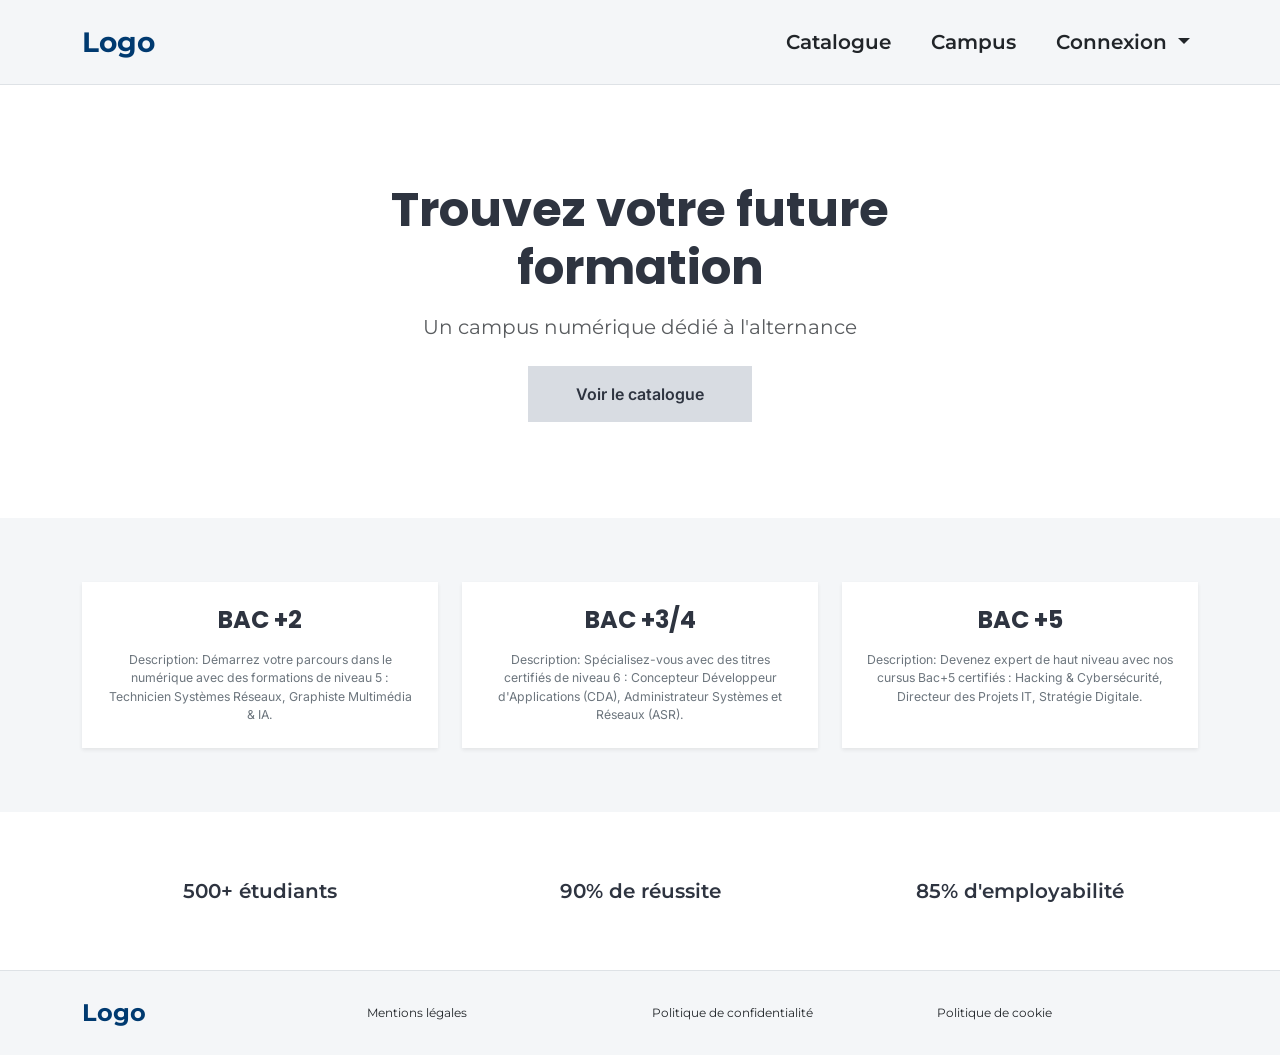
==== index.html @ ce268c03 "Intégration statique des wireframes en HTML5, CSS et JS avec Bootstrap 5" ====
<!DOCTYPE html>
<html lang="fr">
<head>
  <meta charset="UTF-8">
  <meta name="viewport" content="width=device-width, initial-scale=1.0">
  <title>Expernet Campus - Accueil</title>
  <!-- Bootstrap 5 CSS -->
  <link href="https://cdn.jsdelivr.net/npm/bootstrap@5.3.3/dist/css/bootstrap.min.css" rel="stylesheet">
  <!-- Style personnalisé charte -->
  <link rel="stylesheet" href="css/style.css">
</head>
<body class="d-flex flex-column min-vh-100">

  <!-- En-tête / Navigation -->
  <header class="bg-brand-gray border-bottom">
    <nav class="navbar navbar-expand-lg py-3">
      <div class="container">
        <a class="navbar-brand fw-bold fs-3 font-montserrat text-brand-navy" href="index.html">Logo</a>
        
        <button class="navbar-toggler" type="button" data-bs-toggle="collapse" data-bs-target="#mainNavbar" aria-controls="mainNavbar" aria-expanded="false" aria-label="Menu">
          <span class="navbar-toggler-icon"></span>
        </button>

        <div class="collapse navbar-collapse justify-content-end" id="mainNavbar">
          <ul class="navbar-nav align-items-lg-center gap-lg-4 fs-5 font-montserrat">
            <li class="nav-item">
              <a class="nav-link text-dark fw-semibold" href="catalogue.html">Catalogue</a>
            </li>
            <li class="nav-item">
              <a class="nav-link text-dark fw-semibold" href="#campus">Campus</a>
            </li>
            <li class="nav-item dropdown">
              <a class="nav-link dropdown-toggle text-dark fw-semibold" href="#" role="button" data-bs-toggle="dropdown" aria-expanded="false">
                Connexion
              </a>
              <ul class="dropdown-menu dropdown-menu-end shadow-sm border-0">
                <li><a class="dropdown-item py-2" href="dashboard-etudiant.html">Espace Étudiant</a></li>
                <li><a class="dropdown-item py-2" href="dashboard-formateur.html">Espace Formateur</a></li>
              </ul>
            </li>
          </ul>
        </div>
      </div>
    </nav>
  </header>

  <!-- Section Hero -->
  <main class="flex-grow-1">
    <section class="py-5 text-center my-md-4">
      <div class="container py-lg-4">
        <h1 class="display-5 fw-bold mb-3">Trouvez votre future<br>formation</h1>
        <p class="fs-5 text-muted mb-4 font-montserrat">Un campus numérique dédié à l'alternance</p>
        <div>
          <a href="catalogue.html" class="btn btn-brand-gray px-5 py-3 fs-6 rounded-0">Voir le catalogue</a>
        </div>
      </div>
    </section>

    <!-- Section Niveaux de formation (Cards) -->
    <section class="bg-brand-gray py-5">
      <div class="container py-3">
        <div class="row g-4 justify-content-center">
          <!-- Carte BAC +2 -->
          <div class="col-md-4">
            <div class="bg-white p-4 h-100 shadow-sm text-center d-flex flex-column justify-content-between">
              <div>
                <h2 class="h4 fw-bold mb-3">BAC +2</h2>
                <p class="text-secondary small mb-0">
                  Description: Démarrez votre parcours dans le numérique avec des formations de niveau 5 : Technicien Systèmes Réseaux, Graphiste Multimédia & IA.
                </p>
              </div>
            </div>
          </div>

          <!-- Carte BAC +3/4 -->
          <div class="col-md-4">
            <div class="bg-white p-4 h-100 shadow-sm text-center d-flex flex-column justify-content-between">
              <div>
                <h2 class="h4 fw-bold mb-3">BAC +3/4</h2>
                <p class="text-secondary small mb-0">
                  Description: Spécialisez-vous avec des titres certifiés de niveau 6 : Concepteur Développeur d'Applications (CDA), Administrateur Systèmes et Réseaux (ASR).
                </p>
              </div>
            </div>
          </div>

          <!-- Carte BAC +5 -->
          <div class="col-md-4">
            <div class="bg-white p-4 h-100 shadow-sm text-center d-flex flex-column justify-content-between">
              <div>
                <h2 class="h4 fw-bold mb-3">BAC +5</h2>
                <p class="text-secondary small mb-0">
                  Description: Devenez expert de haut niveau avec nos cursus Bac+5 certifiés : Hacking & Cybersécurité, Directeur des Projets IT, Stratégie Digitale.
                </p>
              </div>
            </div>
          </div>
        </div>
      </div>
    </section>

    <!-- Section Statistiques clés -->
    <section class="py-5" id="campus">
      <div class="container py-3">
        <div class="row text-center gy-4 font-montserrat fw-semibold fs-5">
          <div class="col-md-4">
            <p class="mb-0">500+ étudiants</p>
          </div>
          <div class="col-md-4">
            <p class="mb-0">90% de réussite</p>
          </div>
          <div class="col-md-4">
            <p class="mb-0">85% d'employabilité</p>
          </div>
        </div>
      </div>
    </section>
  </main>

  <!-- Pied de page / Footer -->
  <footer class="bg-brand-gray py-4 border-top">
    <div class="container">
      <div class="row align-items-center gy-3 text-center text-md-start font-montserrat small">
        <div class="col-md-3">
          <span class="fw-bold fs-4 text-brand-navy">Logo</span>
        </div>
        <div class="col-md-3">
          <a href="#" class="text-dark text-decoration-none">Mentions légales</a>
        </div>
        <div class="col-md-3">
          <a href="#" class="text-dark text-decoration-none">Politique de confidentialité</a>
        </div>
        <div class="col-md-3">
          <a href="#" class="text-dark text-decoration-none">Politique de cookie</a>
        </div>
      </div>
    </div>
  </footer>

  <!-- Bootstrap 5 JS Bundle -->
  <script src="https://cdn.jsdelivr.net/npm/bootstrap@5.3.3/dist/js/bootstrap.bundle.min.js"></script>
  <script src="js/main.js"></script>
</body>
</html>
---- css/style.css ----
/* ==========================================================================
   Charte Graphique Expernet Campus
   Couleurs : #003A70 | #0057A4 | #F28C28 | #F4F6F8 | #2E3440
   Typographies : Poppins (Titres) | Montserrat (En-têtes) | Inter (Corps)
   ========================================================================== */
@import url('https://fonts.googleapis.com/css2?family=Inter:wght@400;500;600&family=Montserrat:wght@500;600;700&family=Poppins:wght@600;700&display=swap');

:root {
  --brand-navy: #003A70;
  --brand-blue: #0057A4;
  --brand-orange: #F28C28;
  --brand-gray: #F4F6F8;
  --brand-dark: #2E3440;
}

body {
  font-family: 'Inter', sans-serif;
  color: var(--brand-dark);
  background-color: #ffffff;
  font-size: 14px;
}

h1, h2, h3, h4, h5, h6 {
  font-family: 'Poppins', sans-serif;
  color: var(--brand-dark);
}

.font-montserrat {
  font-family: 'Montserrat', sans-serif;
}

/* Couleurs personnalisées issues de la charte */
.bg-brand-gray {
  background-color: var(--brand-gray) !important;
}

.bg-brand-navy {
  background-color: var(--brand-navy) !important;
  color: #ffffff !important;
}

.text-brand-blue {
  color: var(--brand-blue) !important;
}

.text-brand-navy {
  color: var(--brand-navy) !important;
}

.btn-brand-primary {
  background-color: var(--brand-blue);
  color: #ffffff;
  border: none;
}

.btn-brand-primary:hover {
  background-color: var(--brand-navy);
  color: #ffffff;
}

.btn-brand-gray {
  background-color: #d8dce2;
  color: var(--brand-dark);
  border: none;
  font-weight: 600;
}

.btn-brand-gray:hover {
  background-color: #c4c9d1;
  color: var(--brand-dark);
}

.btn-brand-orange {
  background-color: var(--brand-orange);
  color: #ffffff;
  border: none;
}

.btn-brand-orange:hover {
  background-color: #d9781d;
  color: #ffffff;
}

/* Sidebar active item */
.sidebar-link {
  color: var(--brand-dark);
  text-decoration: none;
  font-weight: 600;
}

.sidebar-link.active, .sidebar-link:hover {
  color: var(--brand-blue);
}
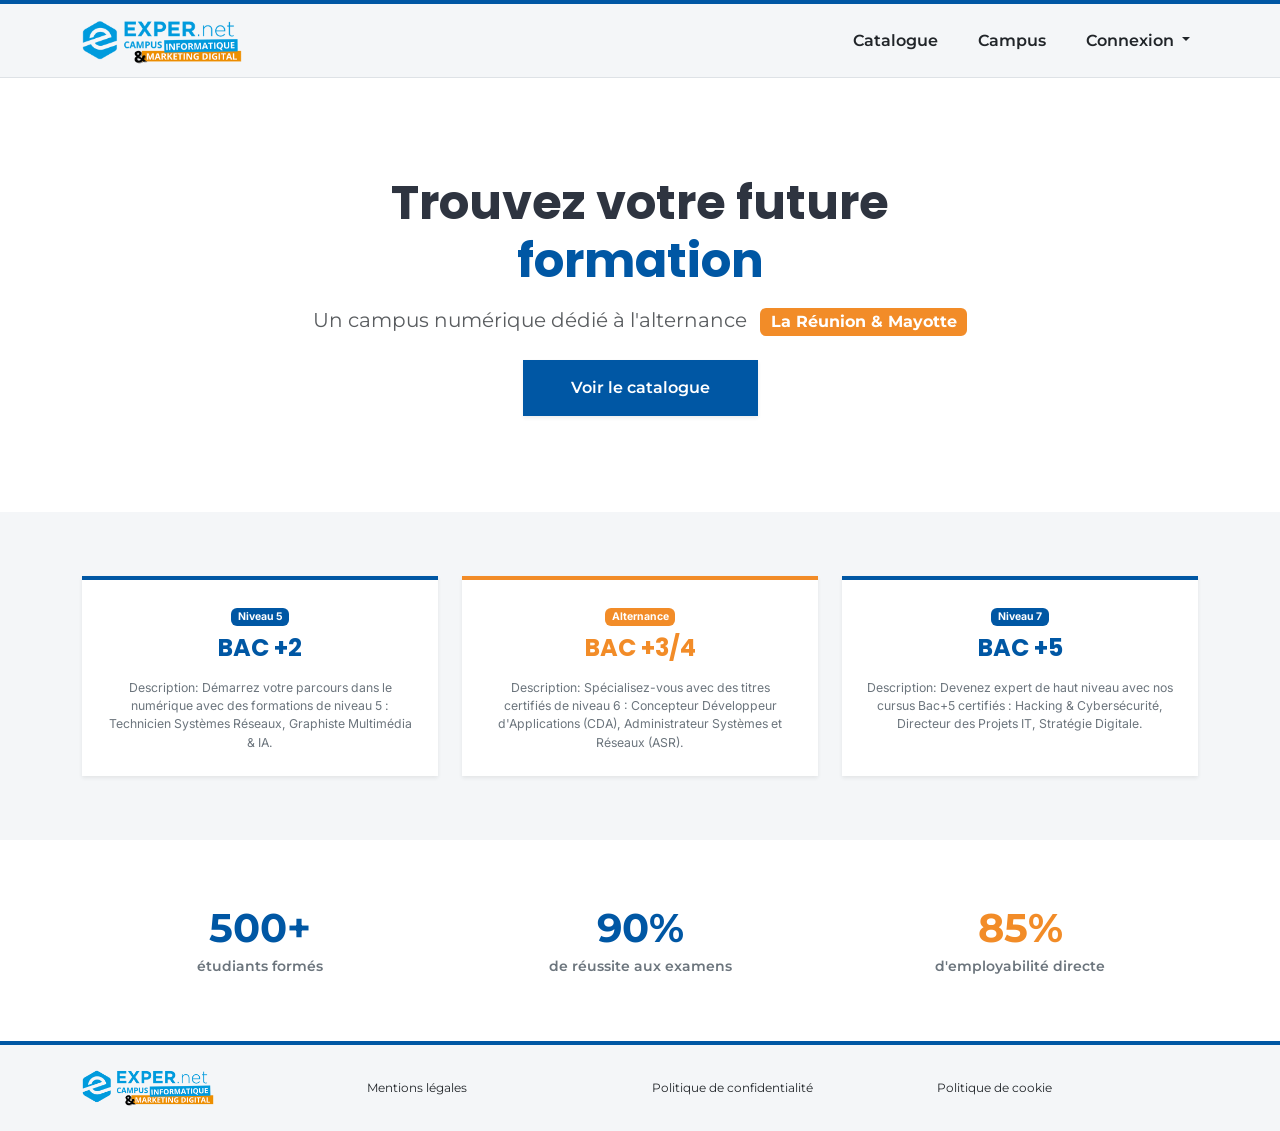
==== commit 1480fc82: "Intégration du logo officiel et accentuation des couleurs bleu clair et orange de la charte" ====
--- a/index.html
+++ b/index.html
@@ -11,18 +11,21 @@
 </head>
 <body class="d-flex flex-column min-vh-100">
 
-  <!-- En-tête / Navigation -->
-  <header class="bg-brand-gray border-bottom">
-    <nav class="navbar navbar-expand-lg py-3">
+  <!-- En-tête / Navigation avec liseré bleu en haut -->
+  <header class="bg-brand-gray border-bottom border-top-brand-blue">
+    <nav class="navbar navbar-expand-lg py-2">
       <div class="container">
-        <a class="navbar-brand fw-bold fs-3 font-montserrat text-brand-navy" href="index.html">Logo</a>
+        <!-- Logo officiel Expernet -->
+        <a class="navbar-brand py-1" href="index.html">
+          <img src="img/logo.png" alt="Expernet Campus" height="46" class="d-inline-block align-text-top">
+        </a>
         
         <button class="navbar-toggler" type="button" data-bs-toggle="collapse" data-bs-target="#mainNavbar" aria-controls="mainNavbar" aria-expanded="false" aria-label="Menu">
           <span class="navbar-toggler-icon"></span>
         </button>
 
         <div class="collapse navbar-collapse justify-content-end" id="mainNavbar">
-          <ul class="navbar-nav align-items-lg-center gap-lg-4 fs-5 font-montserrat">
+          <ul class="navbar-nav align-items-lg-center gap-lg-4 fs-6 font-montserrat">
             <li class="nav-item">
               <a class="nav-link text-dark fw-semibold" href="catalogue.html">Catalogue</a>
             </li>
@@ -48,10 +51,15 @@
   <main class="flex-grow-1">
     <section class="py-5 text-center my-md-4">
       <div class="container py-lg-4">
-        <h1 class="display-5 fw-bold mb-3">Trouvez votre future<br>formation</h1>
-        <p class="fs-5 text-muted mb-4 font-montserrat">Un campus numérique dédié à l'alternance</p>
+        <h1 class="display-5 fw-bold mb-3">Trouvez votre future<br><span class="text-brand-blue">formation</span></h1>
+        <p class="fs-5 text-muted mb-4 font-montserrat">
+          Un campus numérique dédié à l'alternance <span class="badge badge-brand-orange ms-2 align-middle fs-6">La Réunion & Mayotte</span>
+        </p>
         <div>
-          <a href="catalogue.html" class="btn btn-brand-gray px-5 py-3 fs-6 rounded-0">Voir le catalogue</a>
+          <!-- Bouton avec le bleu clair de la charte -->
+          <a href="catalogue.html" class="btn btn-brand-primary px-5 py-3 fs-6 rounded-0 font-montserrat fw-semibold shadow-sm">
+            Voir le catalogue
+          </a>
         </div>
       </div>
     </section>
@@ -60,11 +68,13 @@
     <section class="bg-brand-gray py-5">
       <div class="container py-3">
         <div class="row g-4 justify-content-center">
+          
           <!-- Carte BAC +2 -->
           <div class="col-md-4">
-            <div class="bg-white p-4 h-100 shadow-sm text-center d-flex flex-column justify-content-between">
+            <div class="bg-white p-4 h-100 shadow-sm text-center d-flex flex-column justify-content-between border-top-brand-blue">
               <div>
-                <h2 class="h4 fw-bold mb-3">BAC +2</h2>
+                <span class="badge badge-brand-blue mb-2">Niveau 5</span>
+                <h2 class="h4 fw-bold mb-3 text-brand-blue">BAC +2</h2>
                 <p class="text-secondary small mb-0">
                   Description: Démarrez votre parcours dans le numérique avec des formations de niveau 5 : Technicien Systèmes Réseaux, Graphiste Multimédia & IA.
                 </p>
@@ -72,11 +82,12 @@
             </div>
           </div>
 
-          <!-- Carte BAC +3/4 -->
+          <!-- Carte BAC +3/4 (Mise en avant avec une touche d'orange) -->
           <div class="col-md-4">
-            <div class="bg-white p-4 h-100 shadow-sm text-center d-flex flex-column justify-content-between">
+            <div class="bg-white p-4 h-100 shadow-sm text-center d-flex flex-column justify-content-between border-top-brand-orange">
               <div>
-                <h2 class="h4 fw-bold mb-3">BAC +3/4</h2>
+                <span class="badge badge-brand-orange mb-2">Alternance</span>
+                <h2 class="h4 fw-bold mb-3 text-brand-orange">BAC +3/4</h2>
                 <p class="text-secondary small mb-0">
                   Description: Spécialisez-vous avec des titres certifiés de niveau 6 : Concepteur Développeur d'Applications (CDA), Administrateur Systèmes et Réseaux (ASR).
                 </p>
@@ -86,15 +97,17 @@
 
           <!-- Carte BAC +5 -->
           <div class="col-md-4">
-            <div class="bg-white p-4 h-100 shadow-sm text-center d-flex flex-column justify-content-between">
+            <div class="bg-white p-4 h-100 shadow-sm text-center d-flex flex-column justify-content-between border-top-brand-blue">
               <div>
-                <h2 class="h4 fw-bold mb-3">BAC +5</h2>
+                <span class="badge badge-brand-blue mb-2">Niveau 7</span>
+                <h2 class="h4 fw-bold mb-3 text-brand-blue">BAC +5</h2>
                 <p class="text-secondary small mb-0">
                   Description: Devenez expert de haut niveau avec nos cursus Bac+5 certifiés : Hacking & Cybersécurité, Directeur des Projets IT, Stratégie Digitale.
                 </p>
               </div>
             </div>
           </div>
+
         </div>
       </div>
     </section>
@@ -102,27 +115,30 @@
     <!-- Section Statistiques clés -->
     <section class="py-5" id="campus">
       <div class="container py-3">
-        <div class="row text-center gy-4 font-montserrat fw-semibold fs-5">
+        <div class="row text-center gy-4 font-montserrat">
           <div class="col-md-4">
-            <p class="mb-0">500+ étudiants</p>
+            <p class="display-6 fw-bold mb-1 text-brand-blue">500+</p>
+            <p class="fw-semibold text-secondary mb-0">étudiants formés</p>
           </div>
           <div class="col-md-4">
-            <p class="mb-0">90% de réussite</p>
+            <p class="display-6 fw-bold mb-1 text-brand-blue">90%</p>
+            <p class="fw-semibold text-secondary mb-0">de réussite aux examens</p>
           </div>
           <div class="col-md-4">
-            <p class="mb-0">85% d'employabilité</p>
+            <p class="display-6 fw-bold mb-1 text-brand-orange">85%</p>
+            <p class="fw-semibold text-secondary mb-0">d'employabilité directe</p>
           </div>
         </div>
       </div>
     </section>
   </main>
 
-  <!-- Pied de page / Footer -->
-  <footer class="bg-brand-gray py-4 border-top">
+  <!-- Pied de page / Footer avec Logo officiel -->
+  <footer class="bg-brand-gray py-4 border-top border-top-brand-blue">
     <div class="container">
       <div class="row align-items-center gy-3 text-center text-md-start font-montserrat small">
         <div class="col-md-3">
-          <span class="fw-bold fs-4 text-brand-navy">Logo</span>
+          <img src="img/logo.png" alt="Expernet Campus" height="38">
         </div>
         <div class="col-md-3">
           <a href="#" class="text-dark text-decoration-none">Mentions légales</a>
--- a/css/style.css
+++ b/css/style.css
@@ -1,79 +1,130 @@
 /* ==========================================================================
-   Charte Graphique Expernet Campus
-   Couleurs : #003A70 | #0057A4 | #F28C28 | #F4F6F8 | #2E3440
-   Typographies : Poppins (Titres) | Montserrat (En-têtes) | Inter (Corps)
+   CHARTE GRAPHIQUE - EXPERNET CAMPUS
+   
+   Palette de couleurs officielles du projet :
+   - Bleu foncé (Primaire / En-têtes) : #003A70
+   - Bleu vif / clair de la charte    : #0057A4
+   - Orange (Accents / Mises en avant)  : #F28C28
+   - Gris clair (Fonds de cartes / sections) : #F4F6F8
+   - Anthracite (Couleur principale des textes) : #2E3440
+
+   Typographies :
+   - Poppins : Utilisée pour les titres principaux (h1 à h6)
+   - Montserrat : Utilisée pour les en-têtes, labels et menus
+   - Inter : Utilisée pour le corps de texte standard
    ========================================================================== */
+
+/* Importation des polices Google Fonts */
 @import url('https://fonts.googleapis.com/css2?family=Inter:wght@400;500;600&family=Montserrat:wght@500;600;700&family=Poppins:wght@600;700&display=swap');
 
-:root {
-  --brand-navy: #003A70;
-  --brand-blue: #0057A4;
-  --brand-orange: #F28C28;
-  --brand-gray: #F4F6F8;
-  --brand-dark: #2E3440;
-}
-
+/* --------------------------------------------------------------------------
+   1. STYLES GLOBAUX & TYPOGRAPHIE
+   -------------------------------------------------------------------------- */
 body {
   font-family: 'Inter', sans-serif;
-  color: var(--brand-dark);
+  color: #2E3440;
   background-color: #ffffff;
   font-size: 14px;
 }
 
 h1, h2, h3, h4, h5, h6 {
   font-family: 'Poppins', sans-serif;
-  color: var(--brand-dark);
+  color: #2E3440;
 }
 
 .font-montserrat {
   font-family: 'Montserrat', sans-serif;
 }
 
-/* Couleurs personnalisées issues de la charte */
+/* --------------------------------------------------------------------------
+   2. COULEURS D'ARRIÈRE-PLAN (BACKGROUNDS)
+   -------------------------------------------------------------------------- */
 .bg-brand-gray {
-  background-color: var(--brand-gray) !important;
+  background-color: #F4F6F8 !important;
 }
 
 .bg-brand-navy {
-  background-color: var(--brand-navy) !important;
+  background-color: #003A70 !important;
   color: #ffffff !important;
 }
 
+.bg-brand-blue {
+  background-color: #0057A4 !important;
+  color: #ffffff !important;
+}
+
+.bg-brand-orange {
+  background-color: #F28C28 !important;
+  color: #ffffff !important;
+}
+
+/* --------------------------------------------------------------------------
+   3. COULEURS DE TEXTE
+   -------------------------------------------------------------------------- */
 .text-brand-blue {
-  color: var(--brand-blue) !important;
+  color: #0057A4 !important;
 }
 
 .text-brand-navy {
-  color: var(--brand-navy) !important;
+  color: #003A70 !important;
 }
 
+.text-brand-orange {
+  color: #F28C28 !important;
+}
+
+/* --------------------------------------------------------------------------
+   4. BORDURES ACCENTUÉES
+   -------------------------------------------------------------------------- */
+.border-top-brand-blue {
+  border-top: 4px solid #0057A4 !important;
+}
+
+.border-top-brand-orange {
+  border-top: 4px solid #F28C28 !important;
+}
+
+.border-start-brand-blue {
+  border-left: 4px solid #0057A4 !important;
+}
+
+/* --------------------------------------------------------------------------
+   5. BOUTONS
+   -------------------------------------------------------------------------- */
+/* Bouton bleu vif de la charte */
 .btn-brand-primary {
-  background-color: var(--brand-blue);
+  background-color: #0057A4;
   color: #ffffff;
   border: none;
+  transition: all 0.2s ease-in-out;
 }
 
 .btn-brand-primary:hover {
-  background-color: var(--brand-navy);
+  background-color: #003A70;
   color: #ffffff;
 }
 
+/* Bouton gris neutre */
 .btn-brand-gray {
   background-color: #d8dce2;
-  color: var(--brand-dark);
+  color: #2E3440;
   border: none;
   font-weight: 600;
+  transition: all 0.2s ease-in-out;
 }
 
 .btn-brand-gray:hover {
   background-color: #c4c9d1;
-  color: var(--brand-dark);
+  color: #2E3440;
 }
 
+/* Bouton orange d'accentuation (Appels à l'action importants comme S'inscrire) */
 .btn-brand-orange {
-  background-color: var(--brand-orange);
+  background-color: #F28C28;
   color: #ffffff;
   border: none;
+  font-weight: 600;
+  transition: all 0.2s ease-in-out;
 }
 
 .btn-brand-orange:hover {
@@ -81,13 +132,38 @@
   color: #ffffff;
 }
 
-/* Sidebar active item */
+/* --------------------------------------------------------------------------
+   6. BADGES DE COULEUR
+   -------------------------------------------------------------------------- */
+.badge-brand-blue {
+  background-color: #0057A4;
+  color: #ffffff;
+}
+
+.badge-brand-orange {
+  background-color: #F28C28;
+  color: #ffffff;
+}
+
+/* --------------------------------------------------------------------------
+   7. NAVIGATION ET SIDEBAR
+   -------------------------------------------------------------------------- */
+.nav-link:hover {
+  color: #0057A4 !important;
+}
+
 .sidebar-link {
-  color: var(--brand-dark);
+  color: #2E3440;
   text-decoration: none;
   font-weight: 600;
+  transition: color 0.2s ease-in-out;
+  padding: 6px 10px;
+  border-left: 3px solid transparent;
 }
 
-.sidebar-link.active, .sidebar-link:hover {
-  color: var(--brand-blue);
+.sidebar-link.active, 
+.sidebar-link:hover {
+  color: #0057A4;
+  border-left: 3px solid #0057A4;
+  background-color: #F4F6F8;
 }
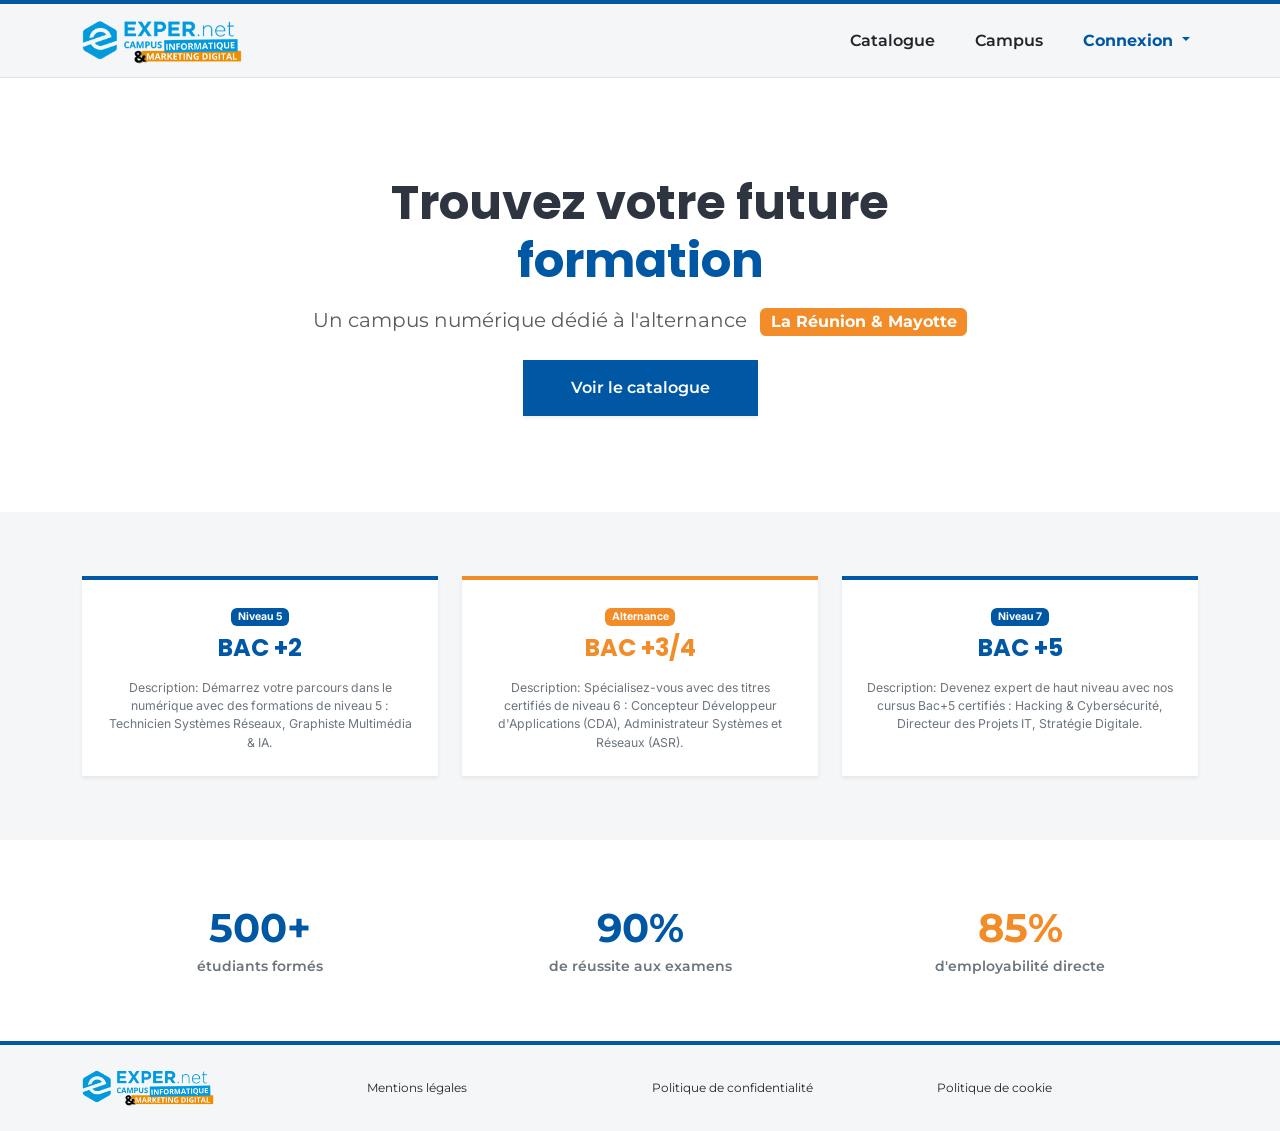
==== commit 23417b72: "Création de la page de connexion statique et liaison avec les tableaux de bord et menus" ====
--- a/index.html
+++ b/index.html
@@ -33,12 +33,14 @@
               <a class="nav-link text-dark fw-semibold" href="#campus">Campus</a>
             </li>
             <li class="nav-item dropdown">
-              <a class="nav-link dropdown-toggle text-dark fw-semibold" href="#" role="button" data-bs-toggle="dropdown" aria-expanded="false">
+              <a class="nav-link dropdown-toggle text-brand-blue fw-bold" href="connexion.html" role="button" data-bs-toggle="dropdown" aria-expanded="false">
                 Connexion
               </a>
               <ul class="dropdown-menu dropdown-menu-end shadow-sm border-0">
-                <li><a class="dropdown-item py-2" href="dashboard-etudiant.html">Espace Étudiant</a></li>
-                <li><a class="dropdown-item py-2" href="dashboard-formateur.html">Espace Formateur</a></li>
+                <li><a class="dropdown-item py-2 fw-semibold" href="connexion.html">Page de connexion</a></li>
+                <li><hr class="dropdown-divider"></li>
+                <li><a class="dropdown-item py-2" href="dashboard-etudiant.html">Accès direct Étudiant</a></li>
+                <li><a class="dropdown-item py-2" href="dashboard-formateur.html">Accès direct Formateur</a></li>
               </ul>
             </li>
           </ul>
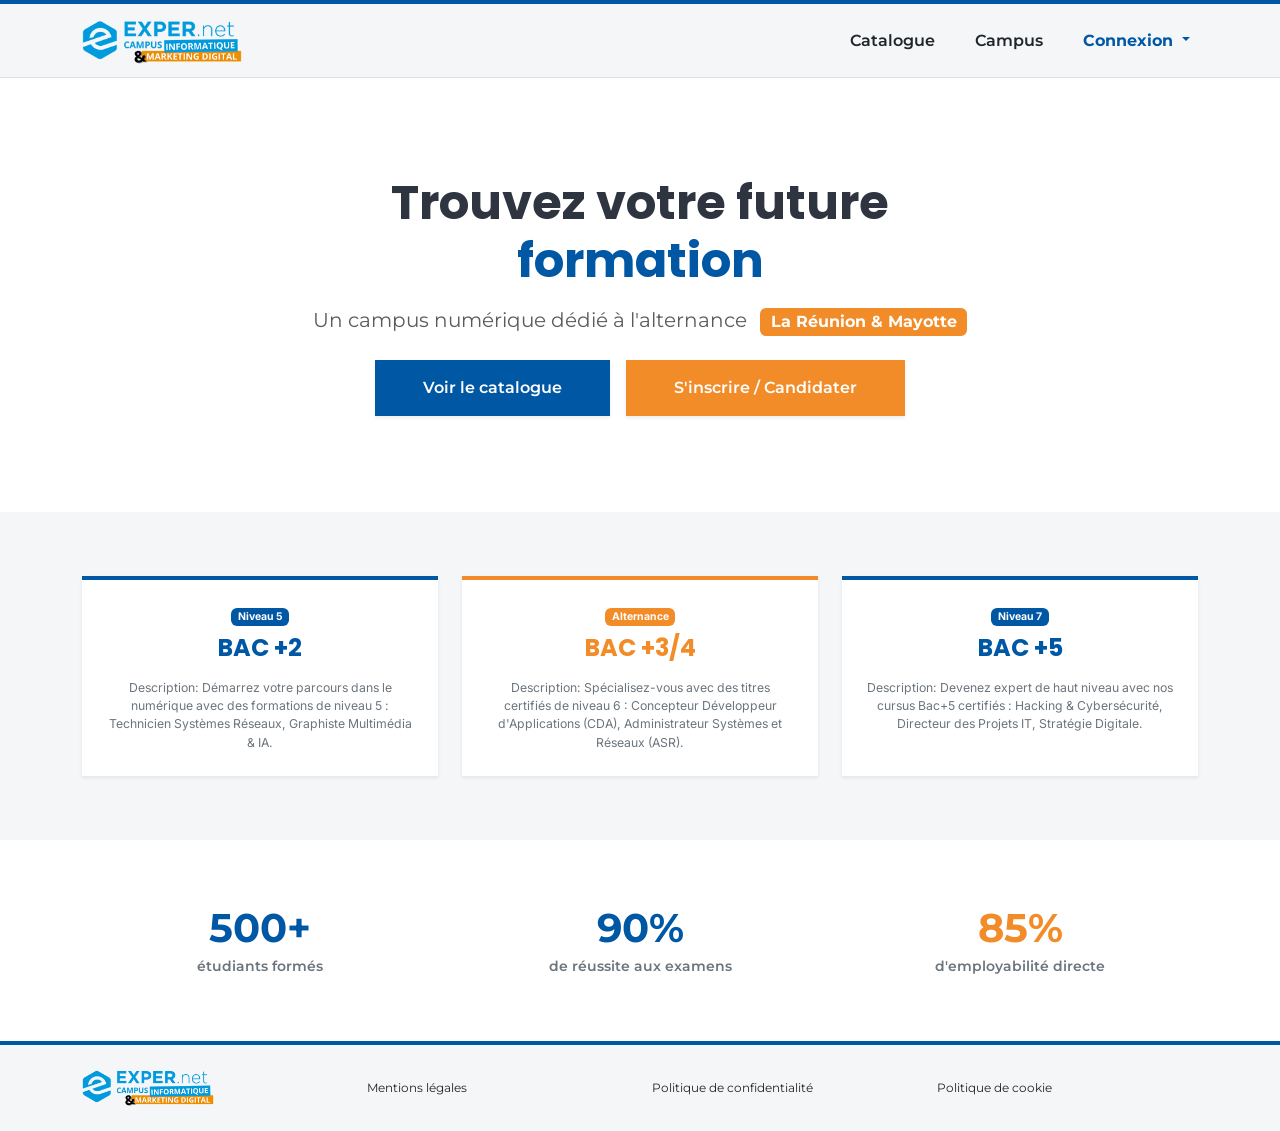
==== commit 4a05a231: "Création de la page d'inscription candidat et interconnexion avec le système de navigation" ====
--- a/index.html
+++ b/index.html
@@ -38,6 +38,7 @@
               </a>
               <ul class="dropdown-menu dropdown-menu-end shadow-sm border-0">
                 <li><a class="dropdown-item py-2 fw-semibold" href="connexion.html">Page de connexion</a></li>
+                <li><a class="dropdown-item py-2 fw-semibold text-brand-orange" href="inscription.html">Créer un compte</a></li>
                 <li><hr class="dropdown-divider"></li>
                 <li><a class="dropdown-item py-2" href="dashboard-etudiant.html">Accès direct Étudiant</a></li>
                 <li><a class="dropdown-item py-2" href="dashboard-formateur.html">Accès direct Formateur</a></li>
@@ -57,10 +58,14 @@
         <p class="fs-5 text-muted mb-4 font-montserrat">
           Un campus numérique dédié à l'alternance <span class="badge badge-brand-orange ms-2 align-middle fs-6">La Réunion & Mayotte</span>
         </p>
-        <div>
+        <div class="d-flex flex-wrap justify-content-center gap-3">
           <!-- Bouton avec le bleu clair de la charte -->
           <a href="catalogue.html" class="btn btn-brand-primary px-5 py-3 fs-6 rounded-0 font-montserrat fw-semibold shadow-sm">
             Voir le catalogue
+          </a>
+          <!-- Bouton d'action orange pour l'inscription -->
+          <a href="inscription.html" class="btn btn-brand-orange px-5 py-3 fs-6 rounded-0 font-montserrat fw-semibold shadow-sm">
+            S'inscrire / Candidater
           </a>
         </div>
       </div>
